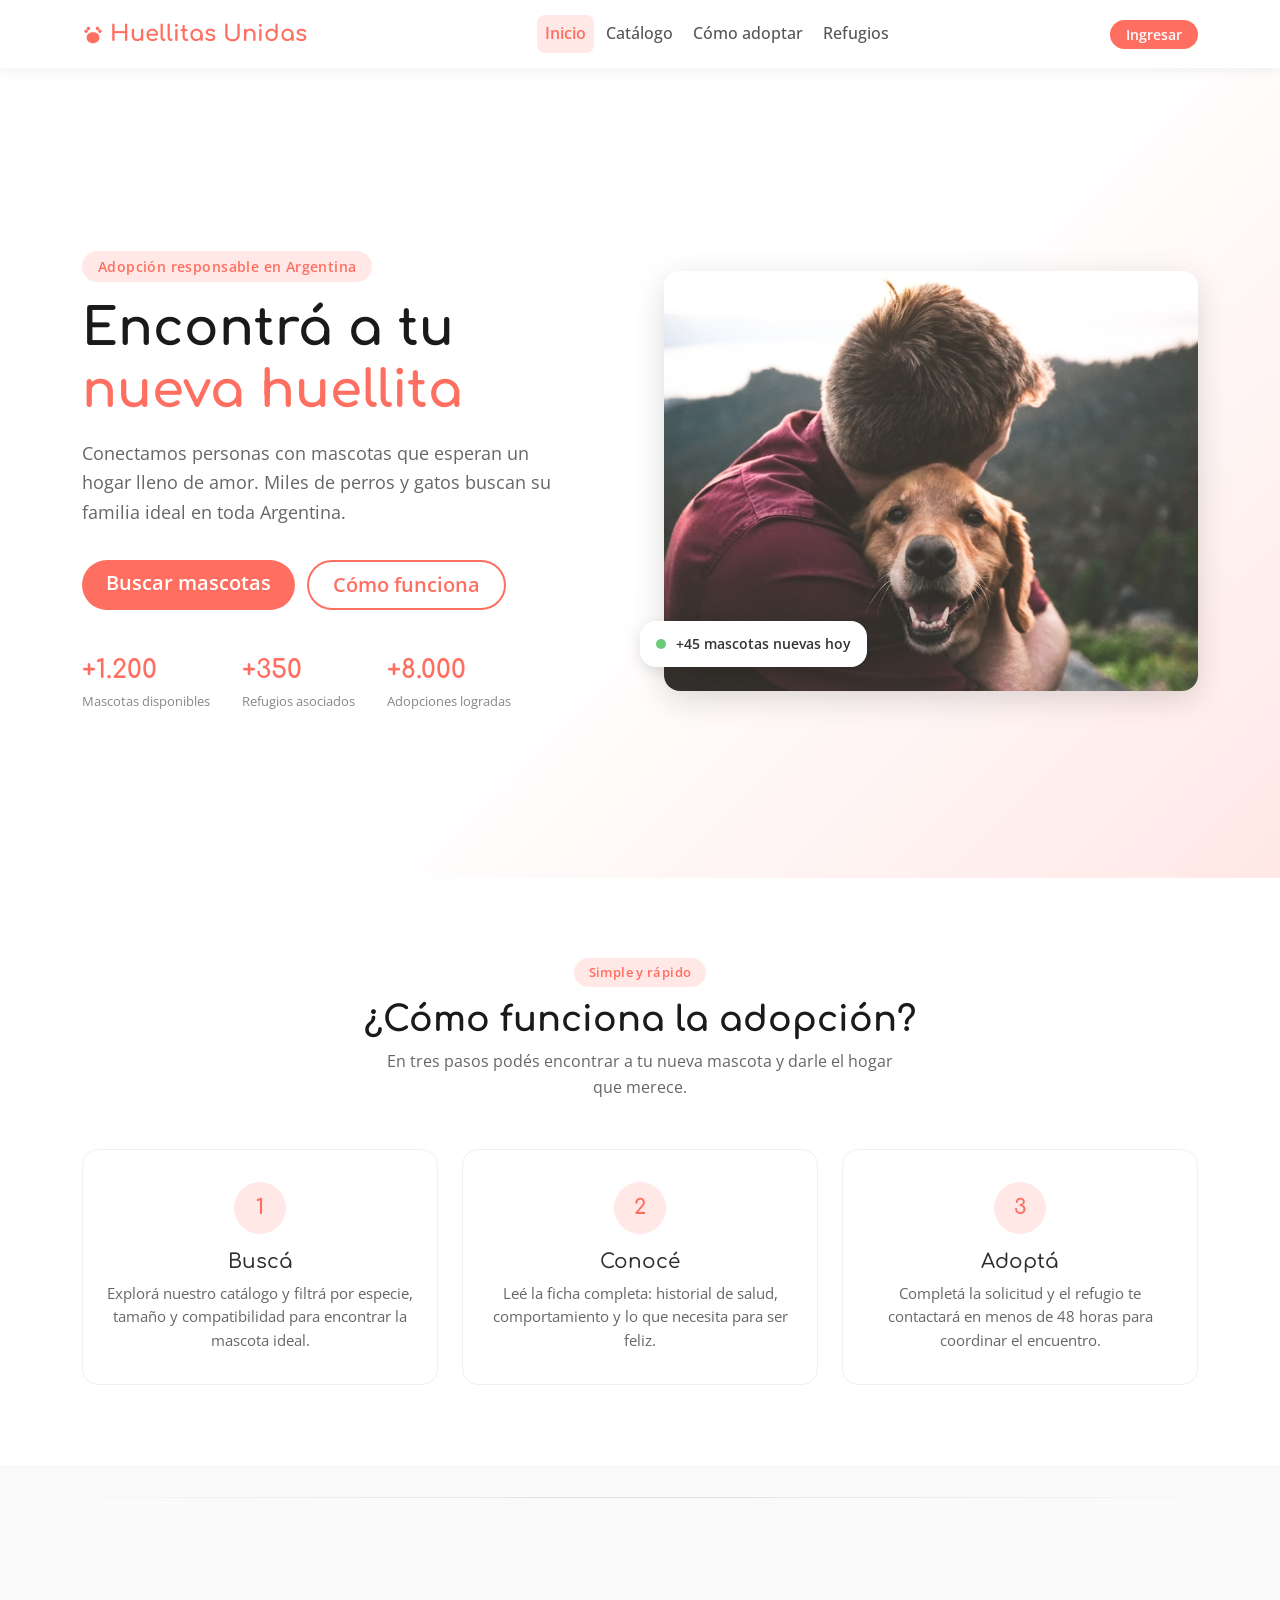
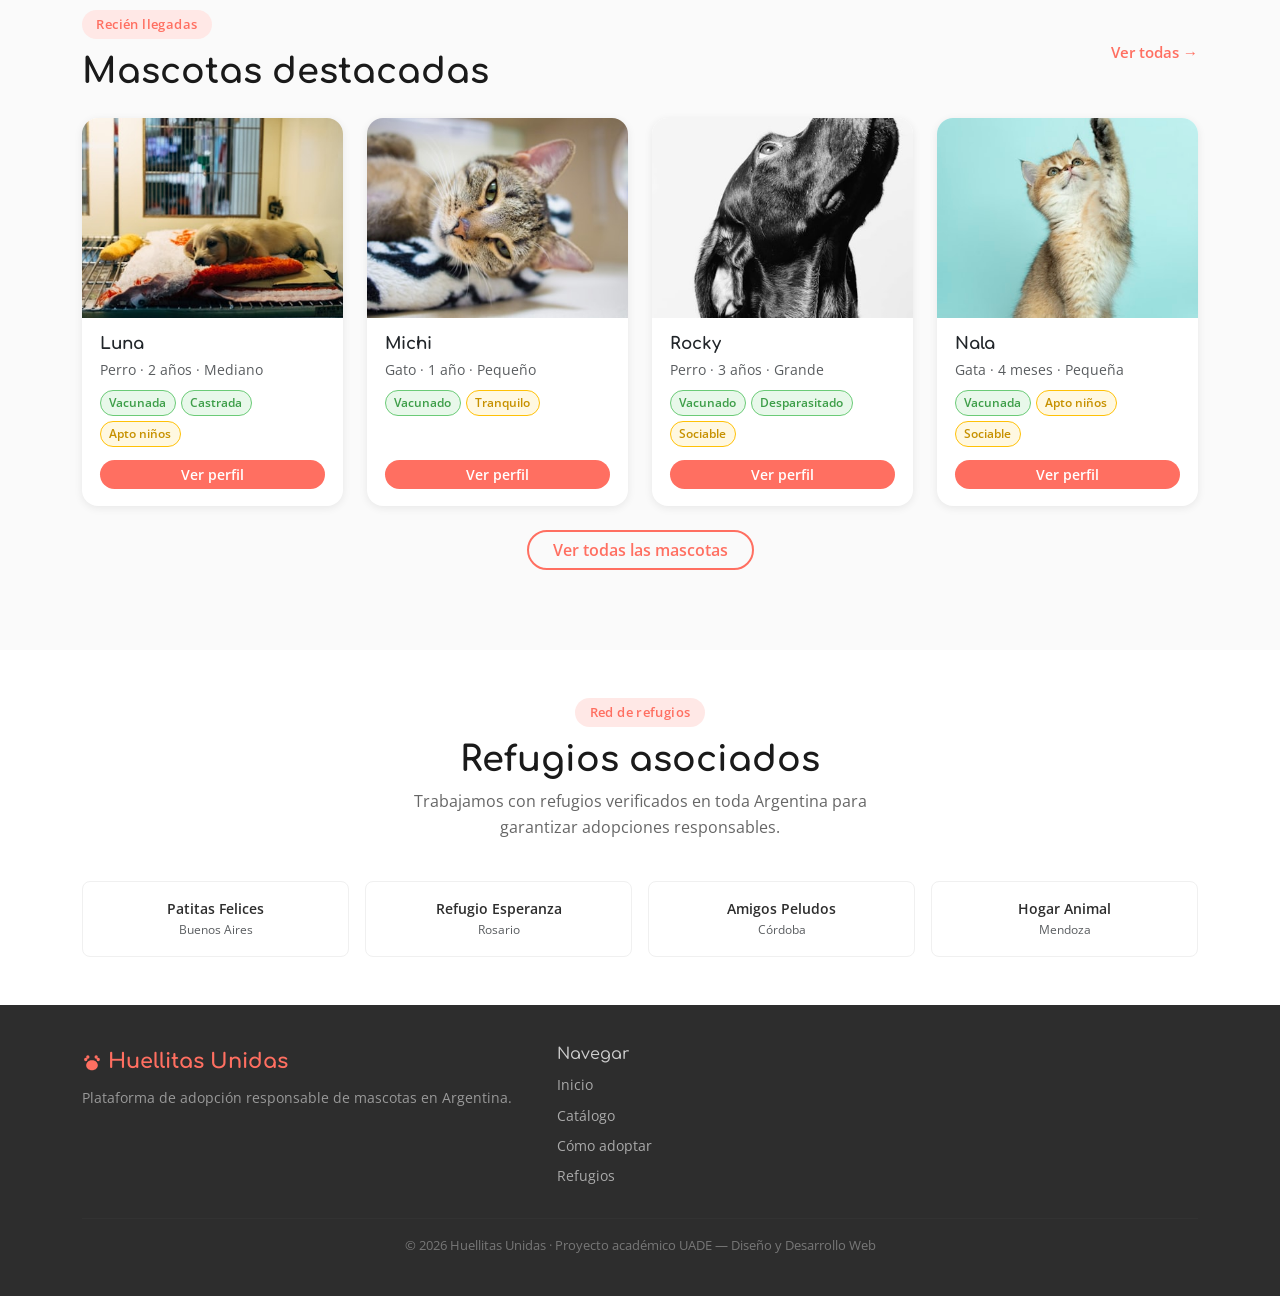
==== desarrollo/index.html @ cf00bbe7 "feat: sitio completo Huellitas Unidas - Todas las páginas HTML: index, catálogo, ficha, formulario, " ====
<!DOCTYPE html>
<html lang="es">
<head>
  <meta charset="UTF-8">
  <meta name="viewport" content="width=device-width, initial-scale=1.0">
  <meta name="description" content="Huellitas Unidas — Plataforma de adopción responsable de mascotas en Argentina. Encontrá a tu nueva compañía y dale un hogar.">
  <title>Huellitas Unidas — Adopción responsable de mascotas</title>
  <link rel="stylesheet" href="https://cdn.jsdelivr.net/npm/bootstrap@5.3.8/dist/css/bootstrap.min.css">
  <link rel="preconnect" href="https://fonts.googleapis.com">
  <link rel="preconnect" href="https://fonts.gstatic.com" crossorigin>
  <link href="https://fonts.googleapis.com/css2?family=Comfortaa:wght@400;600;700&family=Open+Sans:wght@400;500;600&display=swap" rel="stylesheet">
  <link rel="stylesheet" href="assets/css/styles.css">
</head>
<body>

  <!-- NAVBAR -->
  <header>
    <nav class="navbar navbar-expand-lg navbar-huellitas" aria-label="Navegación principal">
      <div class="container">
        <a class="navbar-brand" href="index.html" aria-label="Huellitas Unidas — Inicio">
          <svg class="brand-icon" viewBox="0 0 24 24" fill="currentColor" width="22" height="22" aria-hidden="true">
            <path d="M4.5 11a2 2 0 1 0 0-4 2 2 0 0 0 0 4zm15 0a2 2 0 1 0 0-4 2 2 0 0 0 0 4zM7 8a2 2 0 1 0 0-4 2 2 0 0 0 0 4zm10 0a2 2 0 1 0 0-4 2 2 0 0 0 0 4zM12 22c-4 0-7-2.7-7-6 0-1.8.9-3.4 2.3-4.5C7.9 10.8 9.3 10 12 10s4.1.8 4.7 1.5C18.1 12.6 19 14.2 19 16c0 3.3-3 6-7 6z"/>
          </svg>
          Huellitas Unidas
        </a>
        <button class="navbar-toggler" type="button" data-bs-toggle="collapse" data-bs-target="#navbarNav"
                aria-controls="navbarNav" aria-expanded="false" aria-label="Abrir menú de navegación">
          <span class="navbar-toggler-icon"></span>
        </button>
        <div class="collapse navbar-collapse" id="navbarNav">
          <ul class="navbar-nav mx-auto gap-1">
            <li class="nav-item"><a class="nav-link active" href="index.html" aria-current="page">Inicio</a></li>
            <li class="nav-item"><a class="nav-link" href="secciones/catalogo.html">Catálogo</a></li>
            <li class="nav-item"><a class="nav-link" href="#como-funciona">Cómo adoptar</a></li>
            <li class="nav-item"><a class="nav-link" href="#refugios">Refugios</a></li>
          </ul>
          <div class="d-flex align-items-center gap-2 mt-2 mt-lg-0">
            <a href="secciones/login.html" class="btn btn-coral btn-sm px-3">Ingresar</a>
          </div>
        </div>
      </div>
    </nav>
  </header>

  <main>

    <!-- HERO -->
    <section class="hero-section" aria-labelledby="hero-heading">
      <div class="container">
        <div class="row align-items-center g-4 g-lg-5">

          <div class="col-lg-6 fade-in-up">
            <span class="hero-eyebrow">Adopción responsable en Argentina</span>
            <h1 class="hero-title" id="hero-heading">
              Encontrá a tu<br>
              <span class="highlight">nueva huellita</span>
            </h1>
            <p class="hero-subtitle">
              Conectamos personas con mascotas que esperan un hogar lleno de amor.
              Miles de perros y gatos buscan su familia ideal en toda Argentina.
            </p>
            <div class="hero-cta-group">
              <a href="secciones/catalogo.html" class="btn btn-coral btn-lg px-4">Buscar mascotas</a>
              <a href="#como-funciona" class="btn btn-outline-coral btn-lg px-4">Cómo funciona</a>
            </div>
            <div class="hero-stats" role="list" aria-label="Estadísticas de la plataforma">
              <div role="listitem">
                <span class="hero-stat-number">+1.200</span>
                <span class="hero-stat-label">Mascotas disponibles</span>
              </div>
              <div role="listitem">
                <span class="hero-stat-number">+350</span>
                <span class="hero-stat-label">Refugios asociados</span>
              </div>
              <div role="listitem">
                <span class="hero-stat-number">+8.000</span>
                <span class="hero-stat-label">Adopciones logradas</span>
              </div>
            </div>
          </div>

          <div class="col-lg-6">
            <div class="hero-image-wrapper">
              <img src="assets/img/hero.jpg" class="hero-img-main w-100" alt="Mascota esperando adopción" style="height:420px;object-fit:cover;border-radius:var(--radius-lg);">
              <div class="hero-badge-floating" aria-hidden="true">
                <span class="badge-dot"></span>
                +45 mascotas nuevas hoy
              </div>
            </div>
          </div>

        </div>
      </div>
    </section>

    <!-- CÓMO FUNCIONA -->
    <section class="como-funciona" id="como-funciona" aria-labelledby="como-funciona-heading">
      <div class="container">
        <div class="text-center mb-5">
          <span class="section-eyebrow">Simple y rápido</span>
          <h2 class="section-title" id="como-funciona-heading">¿Cómo funciona la adopción?</h2>
          <p class="section-subtitle">En tres pasos podés encontrar a tu nueva mascota y darle el hogar que merece.</p>
        </div>
        <div class="row g-4">
          <div class="col-md-4">
            <article class="step-card">
              <div class="step-number" aria-hidden="true">1</div>
              <h3 class="h5 mb-2" style="font-family:var(--font-heading)">Buscá</h3>
              <p>Explorá nuestro catálogo y filtrá por especie, tamaño y compatibilidad para encontrar la mascota ideal.</p>
            </article>
          </div>
          <div class="col-md-4">
            <article class="step-card">
              <div class="step-number" aria-hidden="true">2</div>
              <h3 class="h5 mb-2" style="font-family:var(--font-heading)">Conocé</h3>
              <p>Leé la ficha completa: historial de salud, comportamiento y lo que necesita para ser feliz.</p>
            </article>
          </div>
          <div class="col-md-4">
            <article class="step-card">
              <div class="step-number" aria-hidden="true">3</div>
              <h3 class="h5 mb-2" style="font-family:var(--font-heading)">Adoptá</h3>
              <p>Completá la solicitud y el refugio te contactará en menos de 48 horas para coordinar el encuentro.</p>
            </article>
          </div>
        </div>
      </div>
    </section>

    <div class="divider-section" aria-hidden="true"></div>

    <!-- MASCOTAS DESTACADAS -->
    <section class="mascotas-destacadas" id="mascotas-destacadas" aria-labelledby="destacadas-heading">
      <div class="container">
        <div class="d-flex align-items-center justify-content-between mb-4 flex-wrap gap-2">
          <div>
            <span class="section-eyebrow">Recién llegadas</span>
            <h2 class="section-title mb-0" id="destacadas-heading">Mascotas destacadas</h2>
          </div>
          <a href="secciones/catalogo.html" class="ver-mas-link" aria-label="Ver todas las mascotas disponibles">Ver todas →</a>
        </div>
        <div class="row g-4">

          <div class="col-sm-6 col-xl-3">
            <article class="pet-card card h-100">
              <img src="assets/img/luna.jpg" class="card-img-top" alt="Luna, perra mediana" style="height:200px;object-fit:cover;">
              <div class="card-body d-flex flex-column">
                <h3 class="card-title">Luna</h3>
                <p class="text-muted small mb-2">Perro · 2 años · Mediano</p>
                <div class="badges-row">
                  <span class="badge-salud">Vacunada</span>
                  <span class="badge-salud">Castrada</span>
                  <span class="badge-comportamiento">Apto niños</span>
                </div>
                <a href="secciones/ficha.html" class="btn btn-coral btn-sm mt-auto">Ver perfil</a>
              </div>
            </article>
          </div>

          <div class="col-sm-6 col-xl-3">
            <article class="pet-card card h-100">
              <img src="assets/img/michi.jpg" class="card-img-top" alt="Michi, gato pequeño" style="height:200px;object-fit:cover;">
              <div class="card-body d-flex flex-column">
                <h3 class="card-title">Michi</h3>
                <p class="text-muted small mb-2">Gato · 1 año · Pequeño</p>
                <div class="badges-row">
                  <span class="badge-salud">Vacunado</span>
                  <span class="badge-comportamiento">Tranquilo</span>
                </div>
                <a href="secciones/ficha.html" class="btn btn-coral btn-sm mt-auto">Ver perfil</a>
              </div>
            </article>
          </div>

          <div class="col-sm-6 col-xl-3">
            <article class="pet-card card h-100">
              <img src="assets/img/rocky.jpg" class="card-img-top" alt="Rocky, perro grande" style="height:200px;object-fit:cover;">
              <div class="card-body d-flex flex-column">
                <h3 class="card-title">Rocky</h3>
                <p class="text-muted small mb-2">Perro · 3 años · Grande</p>
                <div class="badges-row">
                  <span class="badge-salud">Vacunado</span>
                  <span class="badge-salud">Desparasitado</span>
                  <span class="badge-comportamiento">Sociable</span>
                </div>
                <a href="secciones/ficha.html" class="btn btn-coral btn-sm mt-auto">Ver perfil</a>
              </div>
            </article>
          </div>

          <div class="col-sm-6 col-xl-3">
            <article class="pet-card card h-100">
              <img src="assets/img/nala.jpg" class="card-img-top" alt="Nala, gata cachorra" style="height:200px;object-fit:cover;">
              <div class="card-body d-flex flex-column">
                <h3 class="card-title">Nala</h3>
                <p class="text-muted small mb-2">Gata · 4 meses · Pequeña</p>
                <div class="badges-row">
                  <span class="badge-salud">Vacunada</span>
                  <span class="badge-comportamiento">Apto niños</span>
                  <span class="badge-comportamiento">Sociable</span>
                </div>
                <a href="secciones/ficha.html" class="btn btn-coral btn-sm mt-auto">Ver perfil</a>
              </div>
            </article>
          </div>

        </div>
        <div class="text-center mt-4">
          <a href="secciones/catalogo.html" class="btn btn-outline-coral px-4">Ver todas las mascotas</a>
        </div>
      </div>
    </section>

    <!-- REFUGIOS -->
    <section class="py-5 bg-white" id="refugios" aria-labelledby="refugios-heading">
      <div class="container">
        <div class="text-center mb-4">
          <span class="section-eyebrow">Red de refugios</span>
          <h2 class="section-title" id="refugios-heading">Refugios asociados</h2>
          <p class="section-subtitle">Trabajamos con refugios verificados en toda Argentina para garantizar adopciones responsables.</p>
        </div>
        <div class="row g-3 justify-content-center">
          <div class="col-6 col-md-3">
            <div class="text-center p-3 rounded-3 border bg-white" style="border-color:#f0f0f0!important">
              <p class="fw-semibold mb-0 small">Patitas Felices</p>
              <p class="text-muted mb-0" style="font-size:.78rem">Buenos Aires</p>
            </div>
          </div>
          <div class="col-6 col-md-3">
            <div class="text-center p-3 rounded-3 border bg-white" style="border-color:#f0f0f0!important">
              <p class="fw-semibold mb-0 small">Refugio Esperanza</p>
              <p class="text-muted mb-0" style="font-size:.78rem">Rosario</p>
            </div>
          </div>
          <div class="col-6 col-md-3">
            <div class="text-center p-3 rounded-3 border bg-white" style="border-color:#f0f0f0!important">
              <p class="fw-semibold mb-0 small">Amigos Peludos</p>
              <p class="text-muted mb-0" style="font-size:.78rem">Córdoba</p>
            </div>
          </div>
          <div class="col-6 col-md-3">
            <div class="text-center p-3 rounded-3 border bg-white" style="border-color:#f0f0f0!important">
              <p class="fw-semibold mb-0 small">Hogar Animal</p>
              <p class="text-muted mb-0" style="font-size:.78rem">Mendoza</p>
            </div>
          </div>
        </div>
      </div>
    </section>

  </main>

  <!-- FOOTER -->
  <footer class="footer-huellitas" role="contentinfo">
    <div class="container">
      <div class="row g-4">
        <div class="col-lg-5">
          <div class="footer-brand">
            <svg viewBox="0 0 24 24" fill="currentColor" width="20" height="20" aria-hidden="true">
              <path d="M4.5 11a2 2 0 1 0 0-4 2 2 0 0 0 0 4zm15 0a2 2 0 1 0 0-4 2 2 0 0 0 0 4zM7 8a2 2 0 1 0 0-4 2 2 0 0 0 0 4zm10 0a2 2 0 1 0 0-4 2 2 0 0 0 0 4zM12 22c-4 0-7-2.7-7-6 0-1.8.9-3.4 2.3-4.5C7.9 10.8 9.3 10 12 10s4.1.8 4.7 1.5C18.1 12.6 19 14.2 19 16c0 3.3-3 6-7 6z"/>
            </svg>
            Huellitas Unidas
          </div>
          <p class="footer-tagline">Plataforma de adopción responsable de mascotas en Argentina.</p>
        </div>
        <div class="col-6 col-lg-3">
          <h2 class="h6">Navegar</h2>
          <ul>
            <li><a href="index.html">Inicio</a></li>
            <li><a href="secciones/catalogo.html">Catálogo</a></li>
            <li><a href="#como-funciona">Cómo adoptar</a></li>
            <li><a href="#refugios">Refugios</a></li>
          </ul>
        </div>
      </div>
      <hr class="footer-divider">
      <p class="footer-copyright">&copy; 2026 Huellitas Unidas · Proyecto académico UADE — Diseño y Desarrollo Web</p>
    </div>
  </footer>

  <script src="https://cdn.jsdelivr.net/npm/bootstrap@5.3.8/dist/js/bootstrap.bundle.min.js"></script>
  <script src="assets/js/main.js"></script>
</body>
</html>
---- desarrollo/assets/css/styles.css ----
/* =========================================
   HUELLITAS UNIDAS — styles.css
   ========================================= */

/* ---------- Google Fonts ---------- */
@import url('https://fonts.googleapis.com/css2?family=Comfortaa:wght@400;600;700&family=Open+Sans:wght@400;500;600&display=swap');

/* ---------- Variables CSS ---------- */
:root {
  --color-primary:        #FF6F61;
  --color-primary-hover:  #CC4A3C;
  --color-primary-light:  #FFE8E6;
  --color-secondary:      #6BCB77;
  --color-secondary-dark: #3D9E48;
  --color-secondary-light:#E8F8EA;
  --color-accent:         #FFC107;
  --color-accent-dark:    #C79100;

  --font-heading: 'Comfortaa', cursive;
  --font-body:    'Open Sans', sans-serif;

  --radius-pill: 999px;
  --radius-lg:   16px;
  --radius-md:   8px;

  --shadow-sm: 0 2px 8px rgba(0,0,0,.08);
  --shadow-md: 0 4px 16px rgba(0,0,0,.12);
  --shadow-lg: 0 8px 32px rgba(0,0,0,.14);

  --transition: .2s ease;
}

/* ---------- Reset / Base ---------- */
*, *::before, *::after { box-sizing: border-box; }

html { scroll-behavior: smooth; }

body {
  font-family: var(--font-body);
  color: #2d2d2d;
  background-color: #FAFAFA;
  font-size: 1rem;
  line-height: 1.6;
}

h1, h2, h3, h4, h5, h6 {
  font-family: var(--font-heading);
  font-weight: 700;
}

a { text-decoration: none; color: inherit; }

img { max-width: 100%; }

/* =========================================
   COMPONENTES GLOBALES
   ========================================= */

/* ---------- Botones ---------- */
.btn-primary-custom {
  background-color: var(--color-primary);
  color: #fff;
  border: 2px solid var(--color-primary);
  border-radius: var(--radius-pill);
  padding: .55rem 1.5rem;
  font-family: var(--font-body);
  font-weight: 600;
  font-size: .95rem;
  transition: background-color var(--transition), border-color var(--transition), transform var(--transition);
  display: inline-block;
  cursor: pointer;
}
.btn-primary-custom:hover,
.btn-primary-custom:focus {
  background-color: var(--color-primary-hover);
  border-color: var(--color-primary-hover);
  color: #fff;
  transform: translateY(-1px);
}

.btn-outline-primary-custom {
  background-color: transparent;
  color: var(--color-primary);
  border: 2px solid var(--color-primary);
  border-radius: var(--radius-pill);
  padding: .5rem 1.4rem;
  font-family: var(--font-body);
  font-weight: 600;
  font-size: .95rem;
  transition: background-color var(--transition), color var(--transition), transform var(--transition);
  display: inline-block;
  cursor: pointer;
}
.btn-outline-primary-custom:hover,
.btn-outline-primary-custom:focus {
  background-color: var(--color-primary);
  color: #fff;
  transform: translateY(-1px);
}

/* Bootstrap btn overrides */
.btn-coral {
  background-color: var(--color-primary);
  color: #fff;
  border-radius: var(--radius-pill);
  border: none;
  font-weight: 600;
  transition: background-color var(--transition), transform var(--transition);
}
.btn-coral:hover,
.btn-coral:focus {
  background-color: var(--color-primary-hover);
  color: #fff;
  transform: translateY(-1px);
}
.btn-coral:active { transform: translateY(0); }

.btn-outline-coral {
  background-color: transparent;
  color: var(--color-primary);
  border: 2px solid var(--color-primary);
  border-radius: var(--radius-pill);
  font-weight: 600;
  transition: background-color var(--transition), color var(--transition);
}
.btn-outline-coral:hover,
.btn-outline-coral:focus {
  background-color: var(--color-primary);
  color: #fff;
}

/* ---------- Badges ---------- */
.badge-salud {
  background-color: var(--color-secondary-light);
  color: var(--color-secondary-dark);
  border: 1px solid var(--color-secondary);
  border-radius: var(--radius-pill);
  font-size: .72rem;
  font-weight: 600;
  padding: .25em .75em;
}

.badge-comportamiento {
  background-color: #FFF8E1;
  color: var(--color-accent-dark);
  border: 1px solid var(--color-accent);
  border-radius: var(--radius-pill);
  font-size: .72rem;
  font-weight: 600;
  padding: .25em .75em;
}

/* ---------- Cards de mascotas ---------- */
.pet-card {
  border-radius: var(--radius-lg);
  border: none;
  box-shadow: var(--shadow-sm);
  transition: box-shadow var(--transition), transform var(--transition);
  overflow: hidden;
  background: #fff;
}
.pet-card:hover {
  box-shadow: var(--shadow-md);
  transform: translateY(-4px);
}

.pet-card .card-img-top {
  height: 200px;
  object-fit: cover;
}

.pet-card .card-body {
  padding: 1rem 1.1rem 1.1rem;
}

.pet-card .card-title {
  font-family: var(--font-heading);
  font-size: 1.05rem;
  margin-bottom: .35rem;
}

.pet-card .badges-row {
  display: flex;
  flex-wrap: wrap;
  gap: .3rem;
  margin-bottom: .8rem;
}

/* ---------- Placeholder de imágenes ---------- */
.img-placeholder {
  background: linear-gradient(135deg, #FFD6D2 0%, #FFEEE6 50%, #D4EDDA 100%);
  display: flex;
  align-items: center;
  justify-content: center;
  color: #aaa;
  font-size: 2.5rem;
}

.img-placeholder-sm { height: 140px; }
.img-placeholder-md { height: 200px; }
.img-placeholder-lg { height: 320px; }
.img-placeholder-xl { height: 420px; }

/* =========================================
   NAVBAR
   ========================================= */
.navbar-huellitas {
  background-color: #fff;
  box-shadow: 0 2px 12px rgba(0,0,0,.07);
  padding: .7rem 0;
  position: sticky;
  top: 0;
  z-index: 1030;
}

.navbar-huellitas .navbar-brand {
  font-family: var(--font-heading);
  font-size: 1.4rem;
  font-weight: 700;
  color: var(--color-primary);
  display: flex;
  align-items: center;
  gap: .4rem;
}
.navbar-huellitas .navbar-brand .brand-icon {
  font-size: 1.5rem;
}

.navbar-huellitas .nav-link {
  font-weight: 500;
  color: #555;
  padding: .4rem .75rem;
  border-radius: var(--radius-md);
  transition: color var(--transition), background-color var(--transition);
}
.navbar-huellitas .nav-link:hover {
  color: var(--color-primary);
  background-color: var(--color-primary-light);
}
.navbar-huellitas .nav-link.active {
  color: var(--color-primary);
  font-weight: 600;
  background-color: var(--color-primary-light);
}

.navbar-huellitas .navbar-toggler {
  border-color: var(--color-primary);
}
.navbar-huellitas .navbar-toggler-icon {
  background-image: url("data:image/svg+xml,%3csvg xmlns='http://www.w3.org/2000/svg' viewBox='0 0 30 30'%3e%3cpath stroke='%23FF6F61' stroke-linecap='round' stroke-miterlimit='10' stroke-width='2' d='M4 7h22M4 15h22M4 23h22'/%3e%3c/svg%3e");
}

/* =========================================
   FOOTER
   ========================================= */
.footer-huellitas {
  background-color: #2d2d2d;
  color: #ccc;
  padding: 2.5rem 0 1.5rem;
}

.footer-huellitas .footer-brand {
  font-family: var(--font-heading);
  font-size: 1.3rem;
  font-weight: 700;
  color: var(--color-primary);
  display: flex;
  align-items: center;
  gap: .4rem;
  margin-bottom: .5rem;
}

.footer-huellitas .footer-tagline {
  font-size: .9rem;
  color: #999;
  margin-bottom: 0;
}

.footer-huellitas h6 {
  color: #eee;
  font-family: var(--font-heading);
  font-size: .9rem;
  text-transform: uppercase;
  letter-spacing: .05em;
  margin-bottom: .75rem;
}

.footer-huellitas ul { list-style: none; padding: 0; margin: 0; }
.footer-huellitas ul li { margin-bottom: .3rem; }
.footer-huellitas ul li a {
  color: #aaa;
  font-size: .9rem;
  transition: color var(--transition);
}
.footer-huellitas ul li a:hover { color: var(--color-primary); }

.footer-divider {
  border-color: #444;
  margin: 1.5rem 0 1rem;
}

.footer-copyright {
  font-size: .82rem;
  color: #777;
  text-align: center;
}

/* =========================================
   INDEX — HERO
   ========================================= */
.hero-section {
  background: linear-gradient(135deg, #fff 55%, var(--color-primary-light) 100%);
  padding: 5rem 0 4rem;
  min-height: 90vh;
  display: flex;
  align-items: center;
}

@media (max-width: 767.98px) {
  .hero-section { padding: 3rem 0 2.5rem; min-height: auto; }
}

.hero-eyebrow {
  display: inline-block;
  background-color: var(--color-primary-light);
  color: var(--color-primary);
  border-radius: var(--radius-pill);
  padding: .3rem 1rem;
  font-size: .85rem;
  font-weight: 600;
  margin-bottom: 1rem;
  letter-spacing: .03em;
}

.hero-title {
  font-size: clamp(2rem, 5vw, 3.2rem);
  line-height: 1.2;
  color: #1a1a1a;
  margin-bottom: 1.1rem;
}

.hero-title .highlight {
  color: var(--color-primary);
}

.hero-subtitle {
  font-size: 1.1rem;
  color: #666;
  max-width: 480px;
  margin-bottom: 2rem;
  line-height: 1.7;
}

.hero-cta-group {
  display: flex;
  flex-wrap: wrap;
  gap: .75rem;
  margin-bottom: 2.5rem;
}

.hero-stats {
  display: flex;
  gap: 2rem;
  flex-wrap: wrap;
}
.hero-stat-number {
  font-family: var(--font-heading);
  font-size: 1.6rem;
  font-weight: 700;
  color: var(--color-primary);
  display: block;
}
.hero-stat-label {
  font-size: .8rem;
  color: #888;
  display: block;
}

.hero-image-wrapper {
  position: relative;
}

.hero-img-main {
  border-radius: var(--radius-lg);
  width: 100%;
  height: 420px;
  overflow: hidden;
  box-shadow: var(--shadow-lg);
}

.hero-badge-floating {
  position: absolute;
  bottom: 1.5rem;
  left: -1.5rem;
  background: #fff;
  border-radius: var(--radius-lg);
  padding: .75rem 1rem;
  box-shadow: var(--shadow-md);
  display: flex;
  align-items: center;
  gap: .6rem;
  font-size: .85rem;
  font-weight: 600;
  color: #333;
  min-width: 180px;
}

.hero-badge-floating .badge-dot {
  width: 10px;
  height: 10px;
  background-color: var(--color-secondary);
  border-radius: 50%;
  display: inline-block;
  flex-shrink: 0;
}

@media (max-width: 991.98px) {
  .hero-badge-floating { left: .5rem; }
  .hero-img-main { height: 280px; }
}

/* =========================================
   INDEX — CÓMO FUNCIONA
   ========================================= */
.como-funciona {
  padding: 5rem 0;
  background-color: #fff;
}

.section-eyebrow {
  display: inline-block;
  background-color: var(--color-primary-light);
  color: var(--color-primary);
  border-radius: var(--radius-pill);
  padding: .25rem .9rem;
  font-size: .82rem;
  font-weight: 600;
  margin-bottom: .75rem;
  letter-spacing: .03em;
}

.section-title {
  font-family: var(--font-heading);
  font-size: clamp(1.6rem, 3vw, 2.2rem);
  color: #1a1a1a;
  margin-bottom: .5rem;
}

.section-subtitle {
  color: #666;
  font-size: 1rem;
  max-width: 520px;
  margin: 0 auto 2.5rem;
}

.step-card {
  border-radius: var(--radius-lg);
  border: 1.5px solid #f0f0f0;
  padding: 2rem 1.5rem;
  text-align: center;
  background: #fff;
  transition: box-shadow var(--transition), transform var(--transition);
  height: 100%;
}
.step-card:hover {
  box-shadow: var(--shadow-md);
  transform: translateY(-4px);
}

.step-number {
  width: 52px;
  height: 52px;
  background-color: var(--color-primary-light);
  color: var(--color-primary);
  border-radius: 50%;
  font-family: var(--font-heading);
  font-size: 1.3rem;
  font-weight: 700;
  display: flex;
  align-items: center;
  justify-content: center;
  margin: 0 auto 1rem;
}

.step-icon {
  font-size: 2.2rem;
  margin-bottom: .75rem;
}

.step-card h4 {
  font-size: 1.1rem;
  margin-bottom: .5rem;
  color: #1a1a1a;
}
.step-card p {
  font-size: .92rem;
  color: #666;
  margin: 0;
}

/* =========================================
   INDEX — MASCOTAS DESTACADAS
   ========================================= */
.mascotas-destacadas {
  padding: 5rem 0;
  background-color: #FAFAFA;
}

.ver-mas-link {
  color: var(--color-primary);
  font-weight: 600;
  font-size: .95rem;
  transition: color var(--transition);
}
.ver-mas-link:hover { color: var(--color-primary-hover); text-decoration: underline; }

/* =========================================
   CATALOGO
   ========================================= */
.catalogo-header {
  background: linear-gradient(135deg, #fff 60%, var(--color-primary-light) 100%);
  padding: 2.5rem 0 2rem;
  border-bottom: 1px solid #f0f0f0;
}

.catalogo-header h1 {
  font-size: clamp(1.8rem, 3vw, 2.4rem);
  margin-bottom: .3rem;
}

.contador-badge {
  display: inline-block;
  background-color: var(--color-primary-light);
  color: var(--color-primary);
  border-radius: var(--radius-pill);
  padding: .2rem .9rem;
  font-size: .85rem;
  font-weight: 600;
}

/* Sidebar filtros */
.filtros-sidebar {
  background: #fff;
  border-radius: var(--radius-lg);
  padding: 1.25rem;
  box-shadow: var(--shadow-sm);
  border: 1px solid #f0f0f0;
}

.filtros-sidebar .filtro-titulo {
  font-family: var(--font-heading);
  font-size: .95rem;
  font-weight: 700;
  color: #333;
  padding-bottom: .6rem;
  border-bottom: 2px solid var(--color-primary-light);
  margin-bottom: 1rem;
  display: flex;
  align-items: center;
  gap: .4rem;
}

.filtros-sidebar .form-label {
  font-size: .88rem;
  font-weight: 600;
  color: #555;
  margin-bottom: .35rem;
}

.filtros-sidebar .form-select,
.filtros-sidebar .form-check-input {
  border-radius: var(--radius-md);
  border-color: #ddd;
  font-size: .9rem;
}
.filtros-sidebar .form-select:focus,
.filtros-sidebar .form-check-input:focus {
  border-color: var(--color-primary);
  box-shadow: 0 0 0 .2rem rgba(255,111,97,.15);
}
.filtros-sidebar .form-check-input:checked {
  background-color: var(--color-primary);
  border-color: var(--color-primary);
}

.filtro-section { margin-bottom: 1.25rem; }
.filtro-section:last-child { margin-bottom: 0; }

/* Filtros mobile (dropdowns en fila) */
.filtros-mobile .form-select {
  border-radius: var(--radius-pill);
  border-color: #ddd;
  font-size: .88rem;
  background-color: #fff;
}
.filtros-mobile .form-select:focus {
  border-color: var(--color-primary);
  box-shadow: 0 0 0 .2rem rgba(255,111,97,.15);
}

/* Paginación */
.pagination .page-link {
  border-radius: var(--radius-md) !important;
  margin: 0 .2rem;
  color: var(--color-primary);
  border-color: #e0e0e0;
  font-weight: 500;
}
.pagination .page-link:hover {
  background-color: var(--color-primary-light);
  border-color: var(--color-primary);
  color: var(--color-primary);
}
.pagination .page-item.active .page-link {
  background-color: var(--color-primary);
  border-color: var(--color-primary);
  color: #fff;
}

/* =========================================
   FICHA DE MASCOTA
   ========================================= */
.ficha-page { padding: 2rem 0 4rem; }

.breadcrumb-custom {
  background: none;
  padding: 0;
  margin-bottom: 1.5rem;
}
.breadcrumb-custom .breadcrumb-item a {
  color: var(--color-primary);
  font-size: .88rem;
}
.breadcrumb-custom .breadcrumb-item.active {
  font-size: .88rem;
  color: #888;
}
.breadcrumb-custom .breadcrumb-item + .breadcrumb-item::before {
  color: #aaa;
}

/* Galería */
.gallery-main {
  border-radius: var(--radius-lg);
  overflow: hidden;
  margin-bottom: .75rem;
  cursor: pointer;
  position: relative;
}
.gallery-main:hover .gallery-overlay {
  opacity: 1;
}
.gallery-overlay {
  position: absolute;
  inset: 0;
  background: rgba(0,0,0,.15);
  display: flex;
  align-items: center;
  justify-content: center;
  opacity: 0;
  transition: opacity var(--transition);
  color: #fff;
  font-size: 1.5rem;
}

.gallery-thumbs {
  display: flex;
  gap: .5rem;
}
.gallery-thumb {
  border-radius: var(--radius-md);
  overflow: hidden;
  cursor: pointer;
  border: 2px solid transparent;
  transition: border-color var(--transition);
  flex: 1;
}
.gallery-thumb:hover,
.gallery-thumb.active {
  border-color: var(--color-primary);
}
.gallery-thumb .img-placeholder { height: 70px; }

/* Datos de la mascota */
.ficha-info {
  padding-left: 1rem;
}

@media (max-width: 991.98px) {
  .ficha-info { padding-left: 0; margin-top: 1.5rem; }
}

.ficha-info .pet-name {
  font-size: clamp(1.8rem, 3.5vw, 2.5rem);
  margin-bottom: .2rem;
}

.ficha-info .pet-subtitle {
  color: #888;
  font-size: .95rem;
  margin-bottom: 1.25rem;
}

.datos-table {
  background: #fff;
  border-radius: var(--radius-lg);
  border: 1px solid #f0f0f0;
  overflow: hidden;
  margin-bottom: 1.25rem;
}
.datos-table table { margin: 0; }
.datos-table td {
  padding: .6rem .9rem;
  font-size: .92rem;
  border-color: #f5f5f5;
}
.datos-table td:first-child {
  font-weight: 600;
  color: #555;
  width: 40%;
  background-color: #FAFAFA;
}
.datos-table td:last-child { color: #222; }

.badges-group-title {
  font-size: .78rem;
  font-weight: 700;
  text-transform: uppercase;
  letter-spacing: .07em;
  color: #888;
  margin-bottom: .4rem;
}

.descripcion-lead {
  font-size: 1rem;
  color: #555;
  line-height: 1.75;
  background: var(--color-primary-light);
  border-left: 4px solid var(--color-primary);
  border-radius: 0 var(--radius-md) var(--radius-md) 0;
  padding: 1rem 1.25rem;
  margin-bottom: 1.5rem;
}

/* Timeline de adopción */
.adoption-timeline {
  background: #fff;
  border-radius: var(--radius-lg);
  border: 1px solid #f0f0f0;
  padding: 1.25rem 1.5rem;
  margin-bottom: 1.5rem;
}
.adoption-timeline h5 {
  font-size: 1rem;
  margin-bottom: 1rem;
  color: #333;
}

.timeline-list { list-style: none; padding: 0; margin: 0; }
.timeline-item {
  display: flex;
  gap: .9rem;
  align-items: flex-start;
  padding-bottom: 1rem;
  position: relative;
}
.timeline-item:not(:last-child)::after {
  content: '';
  position: absolute;
  left: 15px;
  top: 32px;
  width: 2px;
  height: calc(100% - 20px);
  background: #f0f0f0;
}

.timeline-dot {
  width: 32px;
  height: 32px;
  border-radius: 50%;
  background: var(--color-primary-light);
  color: var(--color-primary);
  font-size: .85rem;
  font-weight: 700;
  display: flex;
  align-items: center;
  justify-content: center;
  flex-shrink: 0;
  z-index: 1;
}

.timeline-content strong {
  display: block;
  font-size: .9rem;
  color: #222;
  margin-bottom: .1rem;
}
.timeline-content span {
  font-size: .82rem;
  color: #888;
}

/* CTA adoptar */
.cta-adoptar {
  background: linear-gradient(135deg, var(--color-primary-light), #fff5f4);
  border-radius: var(--radius-lg);
  padding: 1.25rem;
  text-align: center;
}

.cta-adoptar-fixed {
  position: fixed;
  bottom: 0;
  left: 0;
  right: 0;
  background: #fff;
  padding: .9rem 1.25rem;
  box-shadow: 0 -4px 16px rgba(0,0,0,.1);
  z-index: 1020;
  display: none;
}

@media (max-width: 991.98px) {
  .cta-adoptar-fixed { display: block; }
  .cta-adoptar { display: none; }
  body { padding-bottom: 80px; }
}

/* =========================================
   FORMULARIO DE ADOPCIÓN
   ========================================= */
.formulario-page { padding: 2rem 0 4rem; }

.formulario-page h1 {
  font-size: clamp(1.7rem, 3vw, 2.2rem);
  margin-bottom: .4rem;
}

.form-card {
  background: #fff;
  border-radius: var(--radius-lg);
  border: 1px solid #f0f0f0;
  padding: 2rem;
  box-shadow: var(--shadow-sm);
}

.form-section-title {
  font-family: var(--font-heading);
  font-size: 1rem;
  font-weight: 700;
  color: #333;
  padding-bottom: .5rem;
  border-bottom: 2px solid var(--color-primary-light);
  margin-bottom: 1.25rem;
  display: flex;
  align-items: center;
  gap: .5rem;
}

.form-label-custom {
  font-weight: 600;
  font-size: .9rem;
  color: #444;
  margin-bottom: .35rem;
}

.form-control-custom,
.form-select-custom {
  border-radius: var(--radius-md);
  border: 1.5px solid #ddd;
  padding: .55rem .85rem;
  font-size: .93rem;
  transition: border-color var(--transition), box-shadow var(--transition);
  width: 100%;
}
.form-control-custom:focus,
.form-select-custom:focus {
  outline: none;
  border-color: var(--color-primary);
  box-shadow: 0 0 0 .2rem rgba(255,111,97,.15);
}

.form-control-custom.is-valid,
.form-select-custom.is-valid {
  border-color: var(--color-secondary-dark);
  background-image: url("data:image/svg+xml,%3csvg xmlns='http://www.w3.org/2000/svg' viewBox='0 0 8 8'%3e%3cpath fill='%233D9E48' d='M2.3 6.73.6 4.53c-.4-1.04.46-1.4 1.1-.8l1.1 1.4 3.4-3.8c.6-.63 1.6-.27 1.2.7l-4 4.6c-.43.5-.8.4-1.1.1z'/%3e%3c/svg%3e");
  background-repeat: no-repeat;
  background-position: right .75rem center;
  background-size: 1rem;
  padding-right: 2.25rem;
}

.form-control-custom.is-invalid,
.form-select-custom.is-invalid {
  border-color: #dc3545;
  background-image: url("data:image/svg+xml,%3csvg xmlns='http://www.w3.org/2000/svg' viewBox='0 0 12 12' width='12' height='12' fill='none' stroke='%23dc3545'%3e%3ccircle cx='6' cy='6' r='4.5'/%3e%3cpath stroke-linejoin='round' d='M5.8 3.6h.4L6 6.5z'/%3e%3ccircle cx='6' cy='8.2' r='.6' fill='%23dc3545' stroke='none'/%3e%3c/svg%3e");
  background-repeat: no-repeat;
  background-position: right .75rem center;
  background-size: 1rem;
  padding-right: 2.25rem;
}

.valid-feedback-custom {
  display: none;
  color: var(--color-secondary-dark);
  font-size: .8rem;
  margin-top: .25rem;
}
.invalid-feedback-custom {
  display: none;
  color: #dc3545;
  font-size: .8rem;
  margin-top: .25rem;
}

.form-control-custom.is-valid ~ .valid-feedback-custom,
.form-select-custom.is-valid ~ .valid-feedback-custom { display: block; }
.form-control-custom.is-invalid ~ .invalid-feedback-custom,
.form-select-custom.is-invalid ~ .invalid-feedback-custom { display: block; }

/* Radio y checkbox custom */
.form-check-custom .form-check-input {
  width: 1.1em;
  height: 1.1em;
  margin-top: .15em;
  border: 1.5px solid #ccc;
}
.form-check-custom .form-check-input:checked {
  background-color: var(--color-primary);
  border-color: var(--color-primary);
}
.form-check-custom .form-check-input:focus {
  box-shadow: 0 0 0 .2rem rgba(255,111,97,.2);
}
.form-check-custom .form-check-label {
  font-size: .92rem;
  color: #444;
}

/* Textarea contador */
.textarea-wrapper { position: relative; }
.char-counter {
  position: absolute;
  bottom: .5rem;
  right: .75rem;
  font-size: .75rem;
  color: #aaa;
  pointer-events: none;
}
.char-counter.warn { color: var(--color-accent-dark); }
.char-counter.limit { color: #dc3545; }

/* Aside resumen mascota */
.aside-mascota {
  background: #fff;
  border-radius: var(--radius-lg);
  border: 1px solid #f0f0f0;
  padding: 1.25rem;
  box-shadow: var(--shadow-sm);
}
.aside-mascota .aside-title {
  font-family: var(--font-heading);
  font-size: .95rem;
  font-weight: 700;
  color: #333;
  margin-bottom: 1rem;
  padding-bottom: .5rem;
  border-bottom: 2px solid var(--color-primary-light);
}
.aside-mascota .pet-img-aside {
  height: 140px;
  border-radius: var(--radius-md);
  overflow: hidden;
  margin-bottom: .75rem;
}
.aside-mascota .pet-name-aside {
  font-family: var(--font-heading);
  font-size: 1.1rem;
  font-weight: 700;
  margin-bottom: .25rem;
}
.aside-mascota .refugio-aside {
  font-size: .85rem;
  color: #888;
  margin-bottom: .75rem;
}
.aside-mascota .info-row {
  display: flex;
  justify-content: space-between;
  font-size: .88rem;
  padding: .3rem 0;
  border-bottom: 1px solid #f5f5f5;
  color: #555;
}
.aside-mascota .info-row:last-child { border-bottom: none; }
.aside-mascota .info-row span:first-child { font-weight: 600; color: #333; }

/* Alert validación */
.alert-validacion {
  border-radius: var(--radius-md);
  font-size: .9rem;
  display: none;
}
.alert-validacion.show { display: flex; }

/* =========================================
   CONFIRMACIÓN
   ========================================= */
.confirmacion-page {
  min-height: 80vh;
  display: flex;
  align-items: center;
  padding: 4rem 0;
}

.confirmacion-card {
  background: #fff;
  border-radius: var(--radius-lg);
  padding: 3rem 2.5rem;
  text-align: center;
  box-shadow: var(--shadow-md);
  max-width: 560px;
  margin: 0 auto;
}

.check-circle {
  width: 90px;
  height: 90px;
  background-color: var(--color-secondary-light);
  border-radius: 50%;
  display: flex;
  align-items: center;
  justify-content: center;
  margin: 0 auto 1.5rem;
  font-size: 2.5rem;
  color: var(--color-secondary-dark);
  animation: popIn .4s ease;
}

@keyframes popIn {
  0%   { transform: scale(.5); opacity: 0; }
  80%  { transform: scale(1.1); }
  100% { transform: scale(1); opacity: 1; }
}

.confirmacion-card h2 {
  font-size: 1.9rem;
  margin-bottom: .75rem;
  color: #1a1a1a;
}

.confirmacion-card .lead {
  color: #666;
  font-size: 1rem;
  margin-bottom: 1.25rem;
  line-height: 1.7;
}

.pasos-siguientes {
  background: var(--color-secondary-light);
  border-radius: var(--radius-md);
  padding: 1rem 1.25rem;
  text-align: left;
  margin-bottom: 1.75rem;
}
.pasos-siguientes h6 {
  font-family: var(--font-heading);
  font-size: .88rem;
  color: var(--color-secondary-dark);
  margin-bottom: .5rem;
}
.pasos-siguientes ul {
  list-style: none;
  padding: 0;
  margin: 0;
}
.pasos-siguientes ul li {
  font-size: .88rem;
  color: #444;
  padding: .2rem 0;
  display: flex;
  gap: .5rem;
  align-items: flex-start;
}

/* =========================================
   PANEL DEL REFUGIO
   ========================================= */
.panel-wrapper {
  display: flex;
  min-height: 100vh;
  background-color: #F4F6F9;
}

/* Topbar panel */
.panel-topbar {
  background: #fff;
  box-shadow: 0 2px 8px rgba(0,0,0,.07);
  padding: .7rem 1.5rem;
  display: flex;
  align-items: center;
  justify-content: space-between;
  position: sticky;
  top: 0;
  z-index: 1020;
}
.panel-topbar .panel-brand {
  font-family: var(--font-heading);
  font-weight: 700;
  font-size: 1.15rem;
  color: var(--color-primary);
  display: flex;
  align-items: center;
  gap: .4rem;
}
.panel-topbar .refugio-name {
  font-size: .9rem;
  color: #555;
  font-weight: 500;
}

/* Sidebar panel */
.panel-sidebar {
  width: 220px;
  background: #fff;
  border-right: 1px solid #eee;
  padding: 1.5rem .75rem;
  flex-shrink: 0;
}

@media (max-width: 991.98px) {
  .panel-sidebar { display: none; }
}

.panel-nav-link {
  display: flex;
  align-items: center;
  gap: .65rem;
  padding: .65rem .9rem;
  border-radius: var(--radius-md);
  font-size: .9rem;
  font-weight: 500;
  color: #555;
  transition: background-color var(--transition), color var(--transition);
  text-decoration: none;
  margin-bottom: .2rem;
}
.panel-nav-link:hover {
  background-color: var(--color-primary-light);
  color: var(--color-primary);
}
.panel-nav-link.active {
  background-color: var(--color-primary-light);
  color: var(--color-primary);
  font-weight: 700;
}
.panel-nav-link .nav-icon { font-size: 1.1rem; }
.panel-nav-badge {
  margin-left: auto;
  background-color: var(--color-primary);
  color: #fff;
  border-radius: var(--radius-pill);
  font-size: .7rem;
  padding: .1em .5em;
  font-weight: 700;
}

/* Contenido panel */
.panel-content {
  flex: 1;
  padding: 1.75rem;
  overflow-x: hidden;
}

@media (max-width: 767.98px) {
  .panel-content { padding: 1rem; }
}

/* Métricas */
.metric-card {
  background: #fff;
  border-radius: var(--radius-lg);
  padding: 1.25rem 1.5rem;
  border: 1px solid #eee;
  box-shadow: var(--shadow-sm);
  display: flex;
  align-items: center;
  gap: 1rem;
  transition: box-shadow var(--transition);
}
.metric-card:hover { box-shadow: var(--shadow-md); }

.metric-icon {
  width: 48px;
  height: 48px;
  border-radius: var(--radius-md);
  display: flex;
  align-items: center;
  justify-content: center;
  font-size: 1.4rem;
  flex-shrink: 0;
}
.metric-icon.blue    { background: #EFF6FF; color: #2563EB; }
.metric-icon.coral   { background: var(--color-primary-light); color: var(--color-primary); }
.metric-icon.amber   { background: #FFF8E1; color: var(--color-accent-dark); }
.metric-icon.green   { background: var(--color-secondary-light); color: var(--color-secondary-dark); }

.metric-number {
  font-family: var(--font-heading);
  font-size: 1.8rem;
  font-weight: 700;
  line-height: 1;
  color: #1a1a1a;
}
.metric-label {
  font-size: .82rem;
  color: #888;
  margin-top: .15rem;
}

/* Panel tabla */
.panel-table-card {
  background: #fff;
  border-radius: var(--radius-lg);
  border: 1px solid #eee;
  box-shadow: var(--shadow-sm);
  overflow: hidden;
}
.panel-table-card .table-header {
  padding: 1rem 1.25rem;
  border-bottom: 1px solid #f0f0f0;
  display: flex;
  align-items: center;
  justify-content: space-between;
  flex-wrap: wrap;
  gap: .75rem;
}
.panel-table-card .table-title {
  font-family: var(--font-heading);
  font-size: 1rem;
  font-weight: 700;
  color: #222;
  margin: 0;
}

.panel-table-card table th {
  font-size: .82rem;
  text-transform: uppercase;
  letter-spacing: .05em;
  color: #888;
  font-weight: 700;
  background-color: #FAFAFA;
  border-bottom: 2px solid #f0f0f0;
  padding: .75rem 1rem;
  white-space: nowrap;
}
.panel-table-card table td {
  font-size: .9rem;
  padding: .85rem 1rem;
  vertical-align: middle;
  border-color: #f5f5f5;
}
.panel-table-card table tr:hover td { background-color: #FAFAFA; }

/* Badges de estado solicitud */
.badge-nueva      { background-color: #EFF6FF; color: #2563EB; border: 1px solid #BFDBFE; }
.badge-revision   { background-color: #FFF8E1; color: #B45309; border: 1px solid #FDE68A; }
.badge-aprobada   { background-color: var(--color-secondary-light); color: var(--color-secondary-dark); border: 1px solid #86EFAC; }
.badge-rechazada  { background-color: #FEF2F2; color: #DC2626; border: 1px solid #FECACA; }

.badge-estado {
  border-radius: var(--radius-pill);
  font-size: .75rem;
  font-weight: 600;
  padding: .25em .75em;
  display: inline-block;
}

/* Lista card mobile panel */
.solicitud-card-mobile {
  background: #fff;
  border-radius: var(--radius-md);
  border: 1px solid #eee;
  padding: .9rem 1rem;
  margin-bottom: .6rem;
  box-shadow: var(--shadow-sm);
}
.solicitud-card-mobile .sol-header {
  display: flex;
  justify-content: space-between;
  align-items: center;
  margin-bottom: .4rem;
}
.solicitud-card-mobile .sol-nombre {
  font-weight: 600;
  font-size: .95rem;
  color: #222;
}
.solicitud-card-mobile .sol-mascota {
  font-size: .88rem;
  color: #666;
  margin-bottom: .3rem;
}
.solicitud-card-mobile .sol-fecha {
  font-size: .8rem;
  color: #aaa;
}

/* Nav pills filtros panel */
.panel-pills .nav-link {
  border-radius: var(--radius-pill);
  font-size: .85rem;
  padding: .35rem 1rem;
  color: #666;
  font-weight: 500;
}
.panel-pills .nav-link.active {
  background-color: var(--color-primary);
  color: #fff;
}
.panel-pills .nav-link:hover:not(.active) {
  background-color: var(--color-primary-light);
  color: var(--color-primary);
}

/* Topbar mobile nav panel */
.panel-mobile-nav {
  display: none;
  background: #fff;
  border-bottom: 1px solid #eee;
  padding: .5rem 1rem;
  overflow-x: auto;
  gap: .25rem;
  white-space: nowrap;
}
@media (max-width: 991.98px) {
  .panel-mobile-nav { display: flex; }
}

/* =========================================
   UTILIDADES EXTRA
   ========================================= */
.rounded-pill-custom { border-radius: var(--radius-pill) !important; }
.rounded-lg-custom   { border-radius: var(--radius-lg) !important; }

.text-primary-custom  { color: var(--color-primary) !important; }
.text-secondary-custom{ color: var(--color-secondary-dark) !important; }
.bg-primary-light     { background-color: var(--color-primary-light) !important; }
.bg-secondary-light   { background-color: var(--color-secondary-light) !important; }

.divider-section {
  height: 1px;
  background: linear-gradient(to right, transparent, #e0e0e0, transparent);
  margin: 2rem 0;
}

/* =========================================
   ANIMACIONES
   ========================================= */
@keyframes fadeInUp {
  from { opacity: 0; transform: translateY(20px); }
  to   { opacity: 1; transform: translateY(0); }
}

.fade-in-up {
  animation: fadeInUp .5s ease both;
}

/* =========================================
   RESPONSIVE — ajustes finos
   ========================================= */
@media (max-width: 575.98px) {
  .form-card { padding: 1.25rem; }
  .confirmacion-card { padding: 2rem 1.25rem; }
  .hero-stats { gap: 1rem; }
  .hero-badge-floating { display: none; }
}
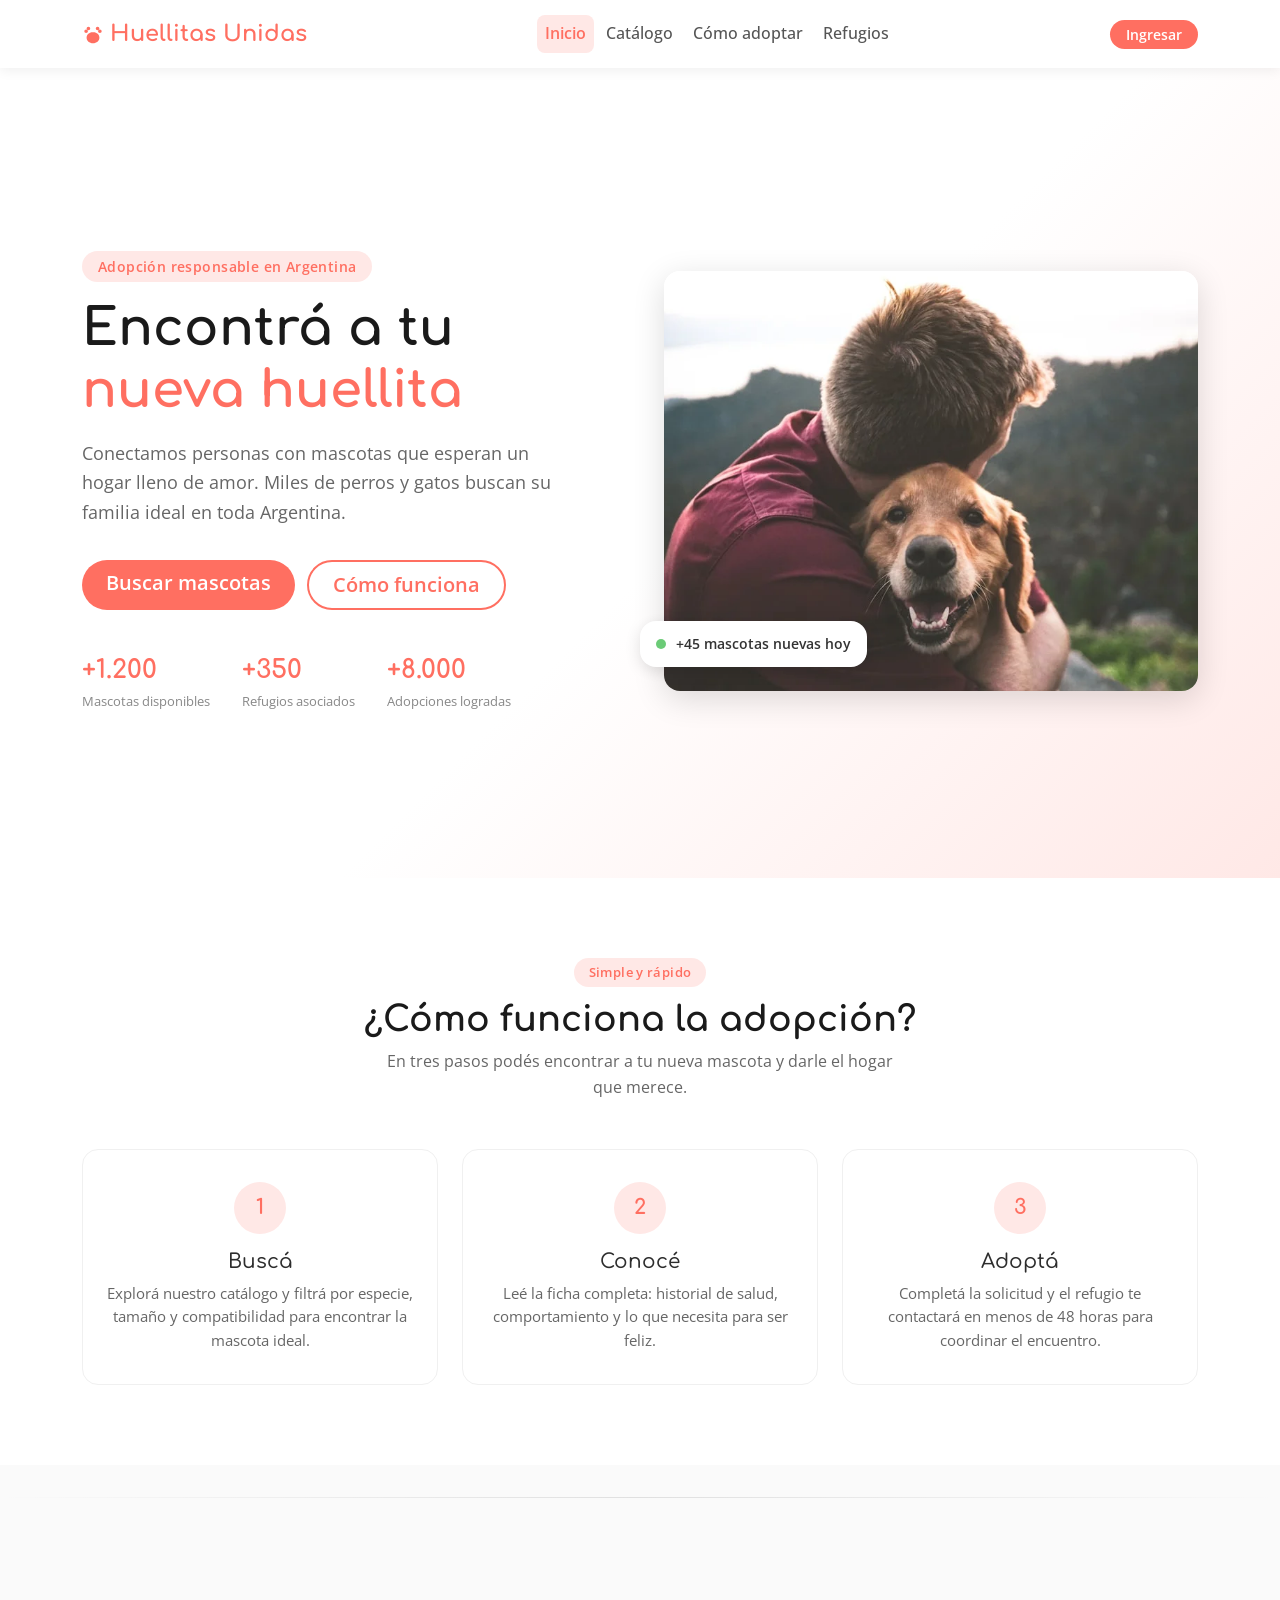
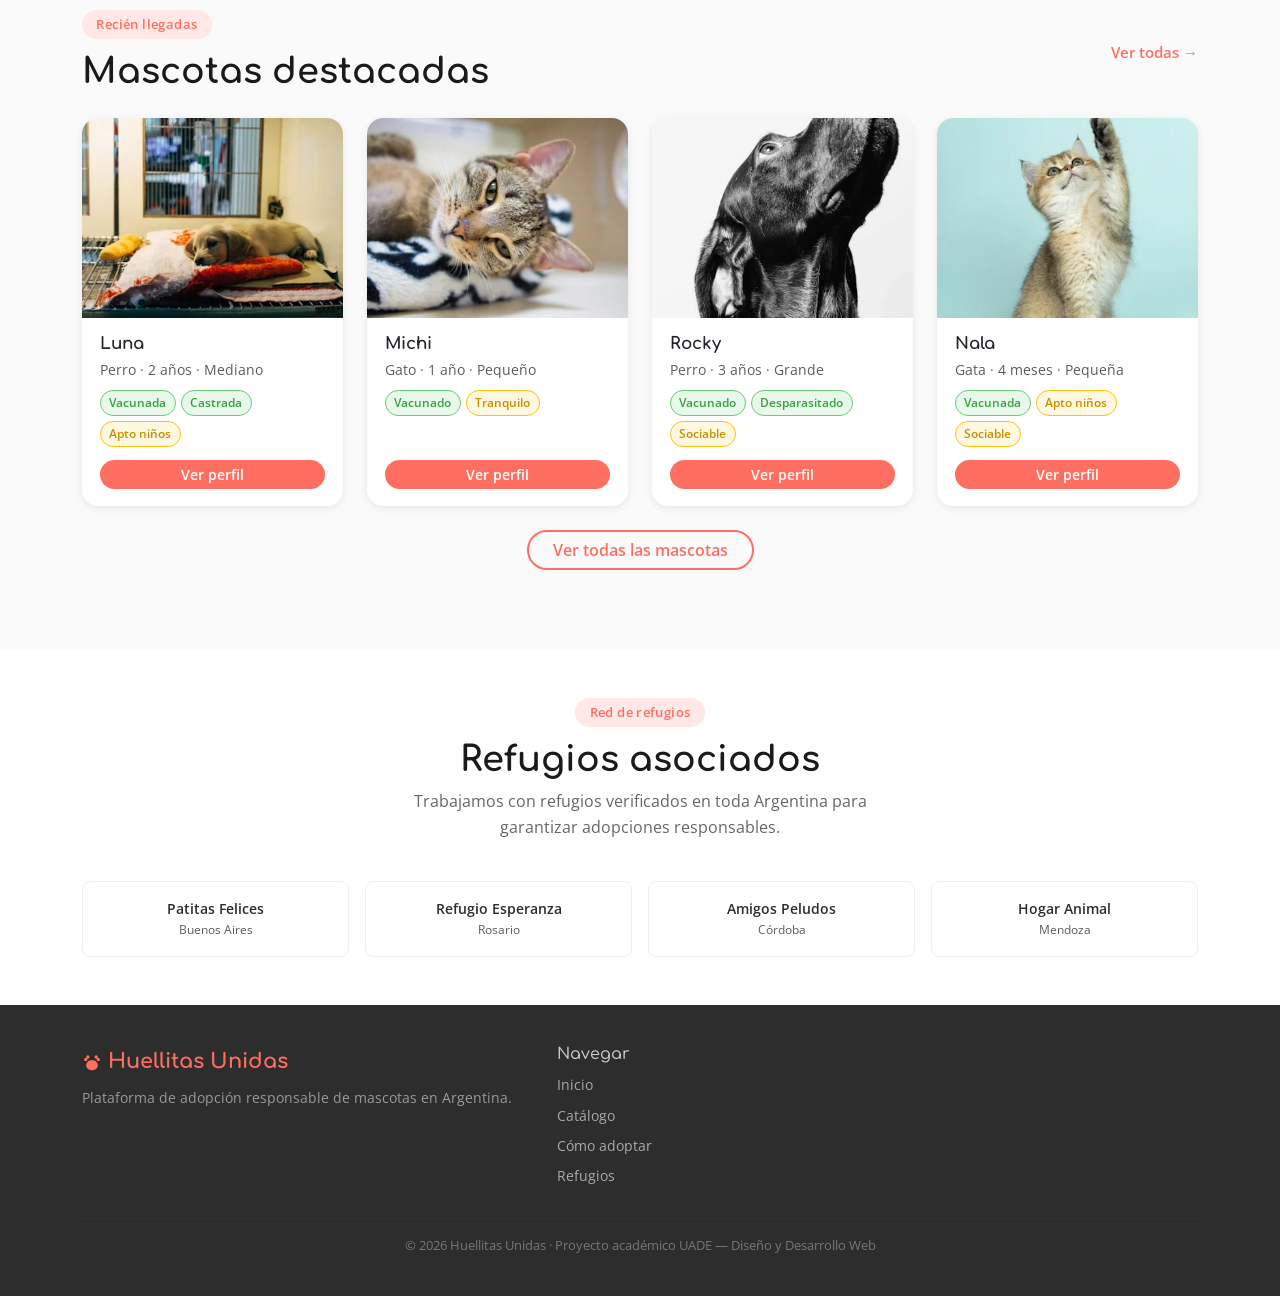
==== commit 119eb498: "feat: agregar imágenes WebP, enlace.txt y documento Uso_de_IA - Convertir 14 imágenes de JPG a WebP " ====
--- a/desarrollo/index.html
+++ b/desarrollo/index.html
@@ -1,4 +1,4 @@
-<!DOCTYPE html>
+﻿<!DOCTYPE html>
 <html lang="es">
 <head>
   <meta charset="UTF-8">
@@ -81,7 +81,7 @@
 
           <div class="col-lg-6">
             <div class="hero-image-wrapper">
-              <img src="assets/img/hero.jpg" class="hero-img-main w-100" alt="Mascota esperando adopción" style="height:420px;object-fit:cover;border-radius:var(--radius-lg);">
+              <img src="assets/img/hero.webp" class="hero-img-main w-100" alt="Mascota esperando adopción" style="height:420px;object-fit:cover;border-radius:var(--radius-lg);">
               <div class="hero-badge-floating" aria-hidden="true">
                 <span class="badge-dot"></span>
                 +45 mascotas nuevas hoy
@@ -143,7 +143,7 @@
 
           <div class="col-sm-6 col-xl-3">
             <article class="pet-card card h-100">
-              <img src="assets/img/luna.jpg" class="card-img-top" alt="Luna, perra mediana" style="height:200px;object-fit:cover;">
+              <img src="assets/img/luna.webp" class="card-img-top" alt="Luna, perra mediana" style="height:200px;object-fit:cover;">
               <div class="card-body d-flex flex-column">
                 <h3 class="card-title">Luna</h3>
                 <p class="text-muted small mb-2">Perro · 2 años · Mediano</p>
@@ -159,7 +159,7 @@
 
           <div class="col-sm-6 col-xl-3">
             <article class="pet-card card h-100">
-              <img src="assets/img/michi.jpg" class="card-img-top" alt="Michi, gato pequeño" style="height:200px;object-fit:cover;">
+              <img src="assets/img/michi.webp" class="card-img-top" alt="Michi, gato pequeño" style="height:200px;object-fit:cover;">
               <div class="card-body d-flex flex-column">
                 <h3 class="card-title">Michi</h3>
                 <p class="text-muted small mb-2">Gato · 1 año · Pequeño</p>
@@ -174,7 +174,7 @@
 
           <div class="col-sm-6 col-xl-3">
             <article class="pet-card card h-100">
-              <img src="assets/img/rocky.jpg" class="card-img-top" alt="Rocky, perro grande" style="height:200px;object-fit:cover;">
+              <img src="assets/img/rocky.webp" class="card-img-top" alt="Rocky, perro grande" style="height:200px;object-fit:cover;">
               <div class="card-body d-flex flex-column">
                 <h3 class="card-title">Rocky</h3>
                 <p class="text-muted small mb-2">Perro · 3 años · Grande</p>
@@ -190,7 +190,7 @@
 
           <div class="col-sm-6 col-xl-3">
             <article class="pet-card card h-100">
-              <img src="assets/img/nala.jpg" class="card-img-top" alt="Nala, gata cachorra" style="height:200px;object-fit:cover;">
+              <img src="assets/img/nala.webp" class="card-img-top" alt="Nala, gata cachorra" style="height:200px;object-fit:cover;">
               <div class="card-body d-flex flex-column">
                 <h3 class="card-title">Nala</h3>
                 <p class="text-muted small mb-2">Gata · 4 meses · Pequeña</p>
@@ -282,3 +282,4 @@
   <script src="assets/js/main.js"></script>
 </body>
 </html>
+
